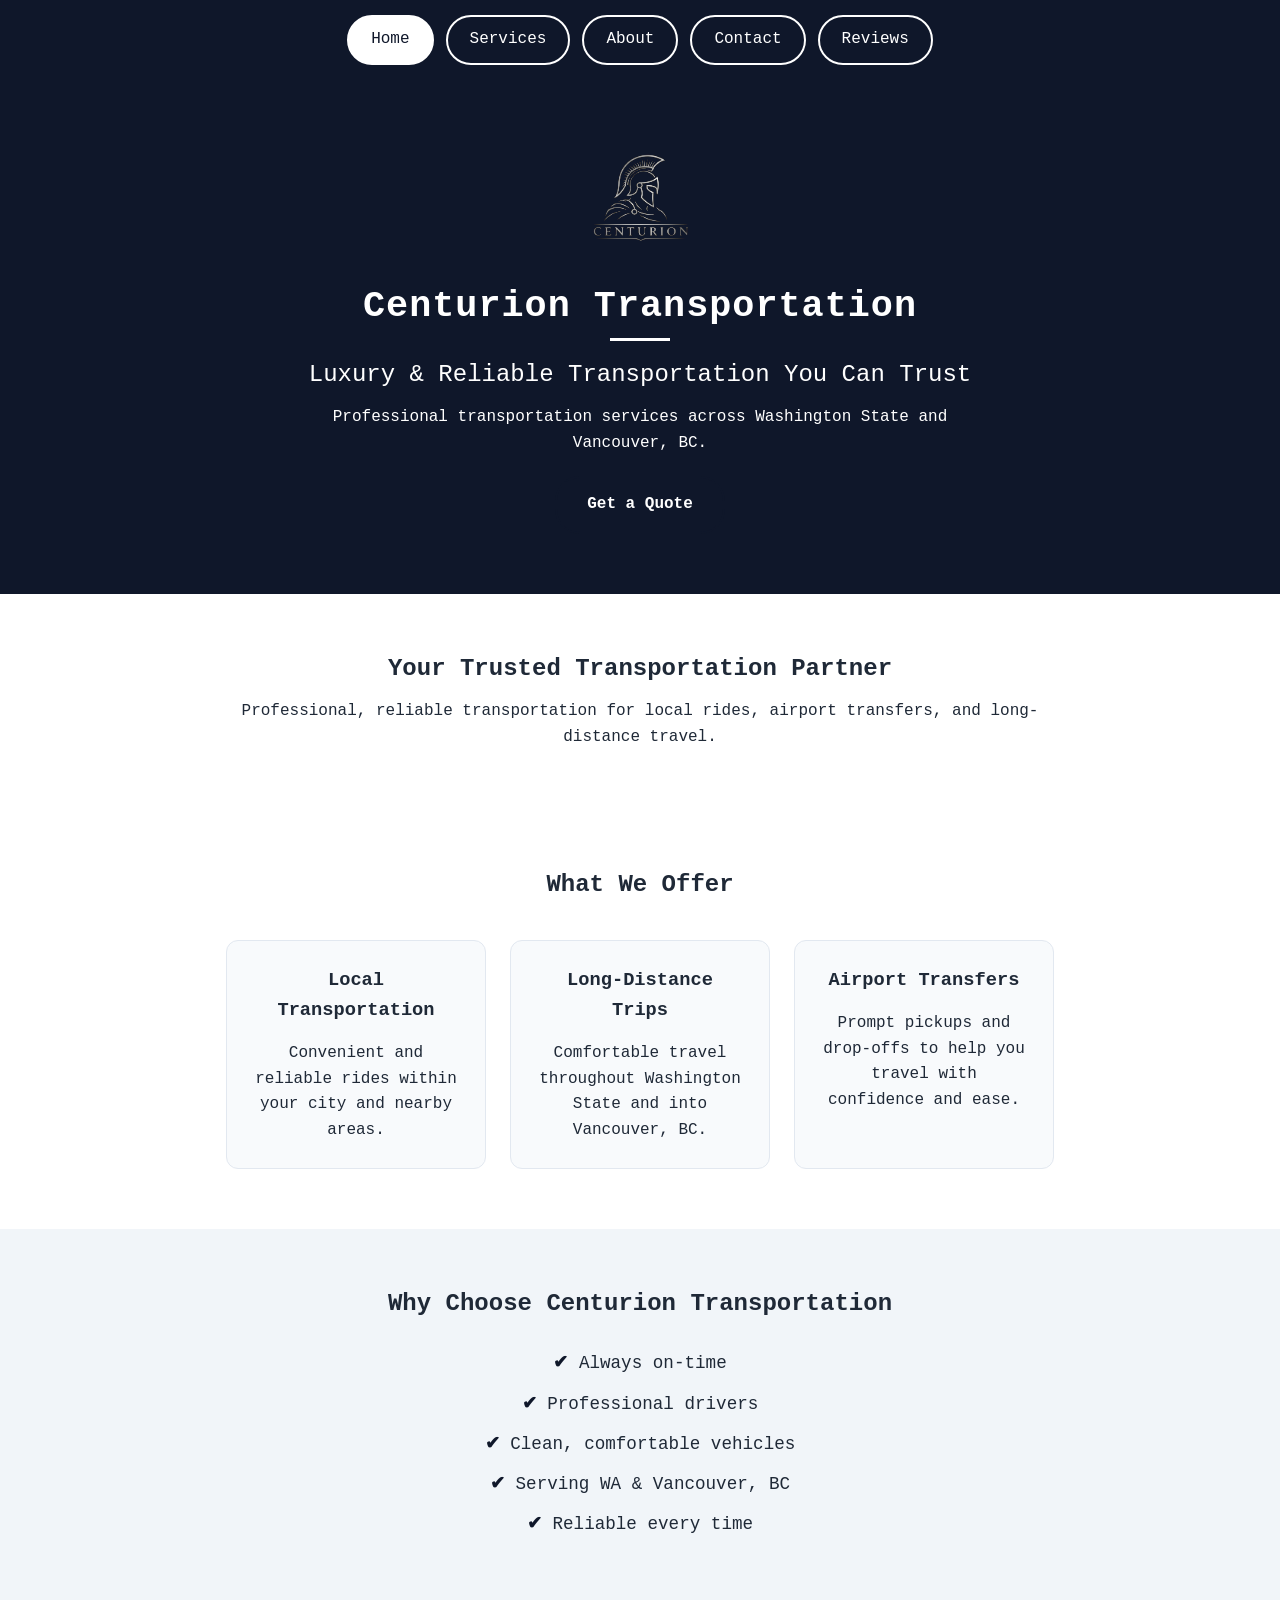
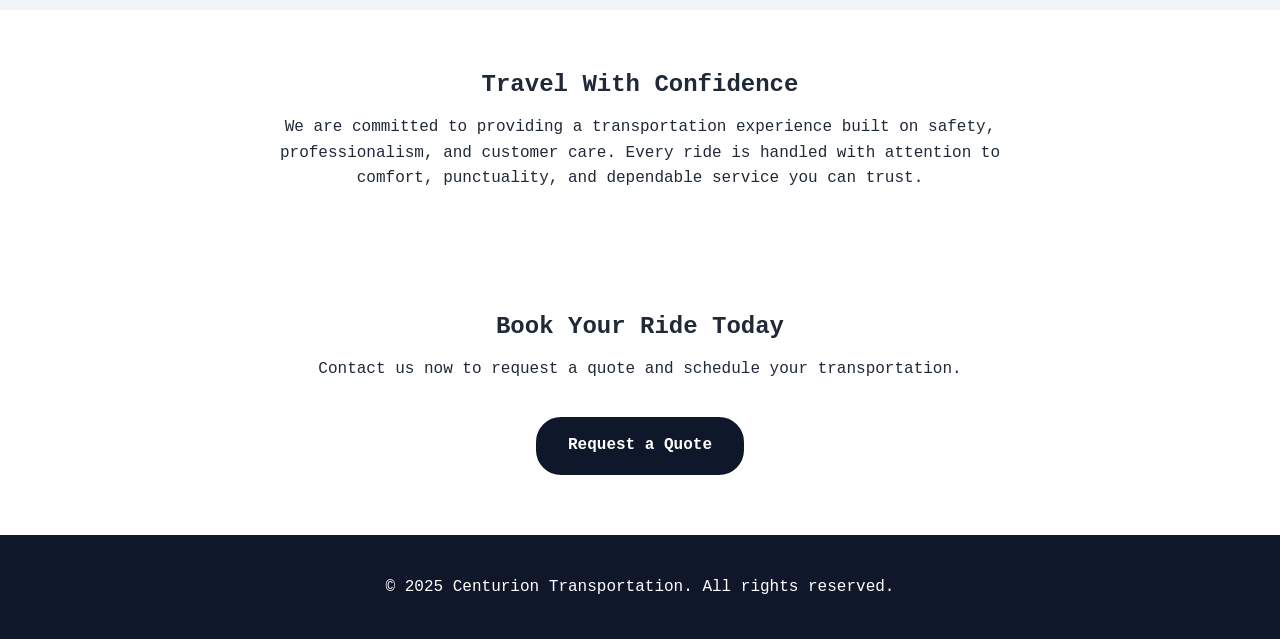
==== index.html @ 531e3500 "Update index.html" ====
<!DOCTYPE html>
<html lang="en">
<head>
  <meta charset="UTF-8">
  <title>Centurion Transportation</title>
  <link rel="stylesheet" href="style.css">
  <meta name="viewport" content="width=device-width, initial-scale=1.0">
</head>
<body>

<!-- Navigation -->
<nav>
  <a href="index.html" class="active">Home</a>
  <a href="services.html">Services</a>
  <a href="about.html">About</a>
  <a href="contact.html">Contact</a>
  <a href="reviews.html">Reviews</a>
</nav>

<!-- Hero Header -->
<header>
  <img src="logo.png" alt="Centurion Logo" class="logo">

  <h1 class="brand">Centurion Transportation</h1>
  <h2>Luxury & Reliable Transportation You Can Trust</h2>

  <p>
    Professional transportation services across Washington State and Vancouver, BC.
  </p>

  <a href="contact.html" class="cta-btn">Get a Quote</a>
</header>
<!-- Intro Section -->
<section>
  <h2>Your Trusted Transportation Partner</h2>
 <p>
  Professional, reliable transportation for local rides, airport transfers, 
  and long-distance travel.
</p>
</section>

<!-- Services Preview -->
<section>
  <h2>What We Offer</h2>
  <div class="services">

    <div class="service-card">
      <h3>Local Transportation</h3>
      <p>Convenient and reliable rides within your city and nearby areas.</p>
    </div>

    <div class="service-card">
      <h3>Long-Distance Trips</h3>
      <p>Comfortable travel throughout Washington State and into Vancouver, BC.</p>
    </div>

    <div class="service-card">
      <h3>Airport Transfers</h3>
      <p>Prompt pickups and drop-offs to help you travel with confidence and ease.</p>
    </div>

  </div>
</section>

<!-- Why Choose Us -->
<section class="why-choose">
  <h2>Why Choose Centurion Transportation</h2>
  <ul>
   <li>Always on-time</li>
<li>Professional drivers</li>
<li>Clean, comfortable vehicles</li>
<li>Serving WA & Vancouver, BC</li>
<li>Reliable every time</li>
  </ul>
</section>

<!-- Trust Section -->
<section>
  <h2>Travel With Confidence</h2>
  <p>
    We are committed to providing a transportation experience built on safety,
    professionalism, and customer care. Every ride is handled with attention to
    comfort, punctuality, and dependable service you can trust.
  </p>
</section>

<!-- Call to Action -->
<section>
  <h2>Book Your Ride Today</h2>
  <p>Contact us now to request a quote and schedule your transportation.</p>
  <p>
    <a href="contact.html" class="cta-btn">Request a Quote</a>
  </p>
</section>

<!-- Footer -->
<footer>
  &copy; 2025 Centurion Transportation. All rights reserved.
</footer>

</body>
</html>
---- style.css ----
/* ================= BASE RESET ================= */
* {
  box-sizing: border-box;
  margin: 0;
  padding: 0;
}

html,
body {
  overflow-x: hidden;
}

body {
  font-family: Menlo, monospace;
  color: #1f2937;
  background-color: #ffffff;
  line-height: 1.6;
}

img {
  max-width: 100%;
  height: auto;
}

/* ================= HEADER ================= */
header {
  background-color: #0f172a;
  color: #ffffff;
  padding: 60px 20px;
  text-align: center;
}

.brand {
  font-size: 2.3rem;
  font-weight: 700;
  margin-bottom: 10px;
  letter-spacing: 1px;
}

.brand::after {
  content: "";
  display: block;
  width: 60px;
  height: 3px;
  background-color: #ffffff;
  margin: 10px auto 0;
}

header h1,
header h2 {
  line-height: 1.2;
}

header h2 {
  font-size: 1.5rem;
  font-weight: 500;
  margin-top: 20px;
  margin-bottom: 15px;
}

header p {
  max-width: 700px;
  margin: 0 auto;
}

/* ================= NAVIGATION ================= */
nav {
  display: flex;
  justify-content: center;
  flex-wrap: wrap;
  gap: 12px;
  background-color: #0f172a;
  padding: 15px 12px;
}

nav a {
  color: #ffffff;
  text-decoration: none;
  font-weight: 500;
  padding: 10px 22px;
  border-radius: 25px;
  border: 2px solid #ffffff;
  transition: all 0.3s ease;
}

nav a:hover {
  background-color: #ffffff;
  color: #0f172a;
  transform: translateY(-2px);
}

nav a.active {
  background-color: #ffffff;
  color: #0f172a;
}

/* ================= CTA BUTTON ================= */
.cta-btn {
  display: inline-block;
  margin-top: 20px;
  padding: 14px 30px;
  background-color: #0f172a;
  color: #ffffff;
  text-decoration: none;
  border-radius: 25px;
  font-weight: 600;
  border: 2px solid #0f172a;
  transition: all 0.3s ease;
}

.cta-btn:hover {
  background-color: #ffffff;
  color: #0f172a;
  transform: translateY(-2px);
}

/* ================= CTA SECTION ================= */
.cta-section {
  background-color: #0f172a;
  color: #ffffff;
}

.cta-section p {
  margin-top: 10px;
}

.cta-light {
  background-color: #ffffff;
  color: #0f172a;
  border: 2px solid #ffffff;
}

.cta-light:hover {
  background-color: transparent;
  color: #ffffff;
}

/* ================= SECTIONS ================= */
section {
  padding: 60px 20px;
  text-align: center;
}

section p {
  max-width: 800px;
  margin: 15px auto 0;
}

section h2 {
  line-height: 1.25;
}

/* ================= SERVICES ================= */
.services {
  display: flex;
  justify-content: center;
  flex-wrap: wrap;
  gap: 24px;
  margin-top: 40px;
}

.service-card {
  width: 260px;
  padding: 25px;
  border-radius: 12px;
  border: 1px solid #e2e8f0;
  background-color: #f8fafc;
  transition: transform 0.3s ease, box-shadow 0.3s ease;
}

.service-card h3 {
  margin-bottom: 10px;
}

.service-card:hover {
  transform: translateY(-6px);
  box-shadow: 0 10px 25px rgba(0, 0, 0, 0.1);
}

/* ================= WHY CHOOSE ================= */
.why-choose {
  background-color: #f1f5f9;
}

.why-choose ul {
  list-style: none;
  padding: 0;
  margin: 30px auto 0;
  max-width: 800px;
  font-size: 1.1rem;
}

.why-choose li {
  margin-bottom: 12px;
}

.why-choose li::before {
  content: "✔ ";
  color: #0f172a;
  font-weight: bold;
}

/* ================= FORMS ================= */
form {
  max-width: 450px;
  margin: 30px auto;
  display: flex;
  flex-direction: column;
  gap: 15px;
}

form input,
form textarea {
  width: 100%;
  padding: 12px;
  font-size: 1rem;
  border-radius: 8px;
  border: 1px solid #e2e8f0;
}

form textarea {
  min-height: 120px;
  resize: vertical;
}

form button {
  padding: 14px;
  font-size: 1rem;
  border-radius: 25px;
  border: 2px solid #0f172a;
  background-color: #0f172a;
  color: #ffffff;
  cursor: pointer;
  transition: all 0.3s ease;
}

form button:hover {
  background-color: #ffffff;
  color: #0f172a;
  transform: translateY(-2px);
}

/* ================= FOOTER ================= */
footer {
  background-color: #0f172a;
  color: #ffffff;
  padding: 40px 20px;
  display: flex;
  justify-content: center;
  align-items: center;
  text-align: center;
}
.logo {
  width: 120px;
  margin-bottom: 15px;
  background: transparent;
  mix-blend-mode: lighten;
}
/* ================= TABLET ================= */
@media (max-width: 768px) {
  body {
    font-size: 15px;
  }

  header {
    padding: 45px 16px;
  }

  .brand {
    font-size: 1.9rem;
  }

  header h1 {
    font-size: 1.9rem;
  }

  header h2 {
    font-size: 1.15rem;
    margin-top: 16px;
    margin-bottom: 10px;
  }

  header p {
    max-width: 100%;
    font-size: 0.95rem;
  }

  nav {
    gap: 10px;
    padding: 12px 10px;
  }

  nav a {
    padding: 8px 16px;
    font-size: 0.95rem;
  }

  section {
    padding: 40px 16px;
  }

  section h2 {
    font-size: 1.4rem;
  }

  section p {
    max-width: 100%;
    font-size: 0.95rem;
  }

  .services {
    gap: 18px;
    margin-top: 25px;
  }

  .service-card {
    width: 100%;
    max-width: 340px;
    margin: 0 auto;
    padding: 20px;
  }

  .why-choose ul {
    max-width: 100%;
    font-size: 1rem;
    padding: 0 6px;
    margin-top: 20px;
  }

  .cta-btn {
    padding: 12px 22px;
    font-size: 0.95rem;
  }

  form {
    width: 100%;
    max-width: 100%;
    margin: 25px auto 0;
  }

  form input,
  form textarea,
  form button {
    font-size: 16px;
  }

  footer {
    padding: 28px 16px;
    font-size: 0.9rem;
  }
}

/* ================= MOBILE ================= */
@media (max-width: 480px) {
  nav {
    gap: 8px;
  }

  nav a {
    width: 100%;
    max-width: 220px;
    text-align: center;
    padding: 9px 14px;
    font-size: 0.9rem;
  }

  header {
    padding: 36px 14px;
  }

  .brand,
  header h1 {
    font-size: 1.6rem;
  }

  header h2 {
    font-size: 1rem;
  }

  section {
    padding: 32px 14px;
  }

  section h2 {
    font-size: 1.25rem;
  }

  .service-card {
    max-width: 100%;
  }

  .cta-btn {
    width: 100%;
    max-width: 280px;
    text-align: center;
  }
}
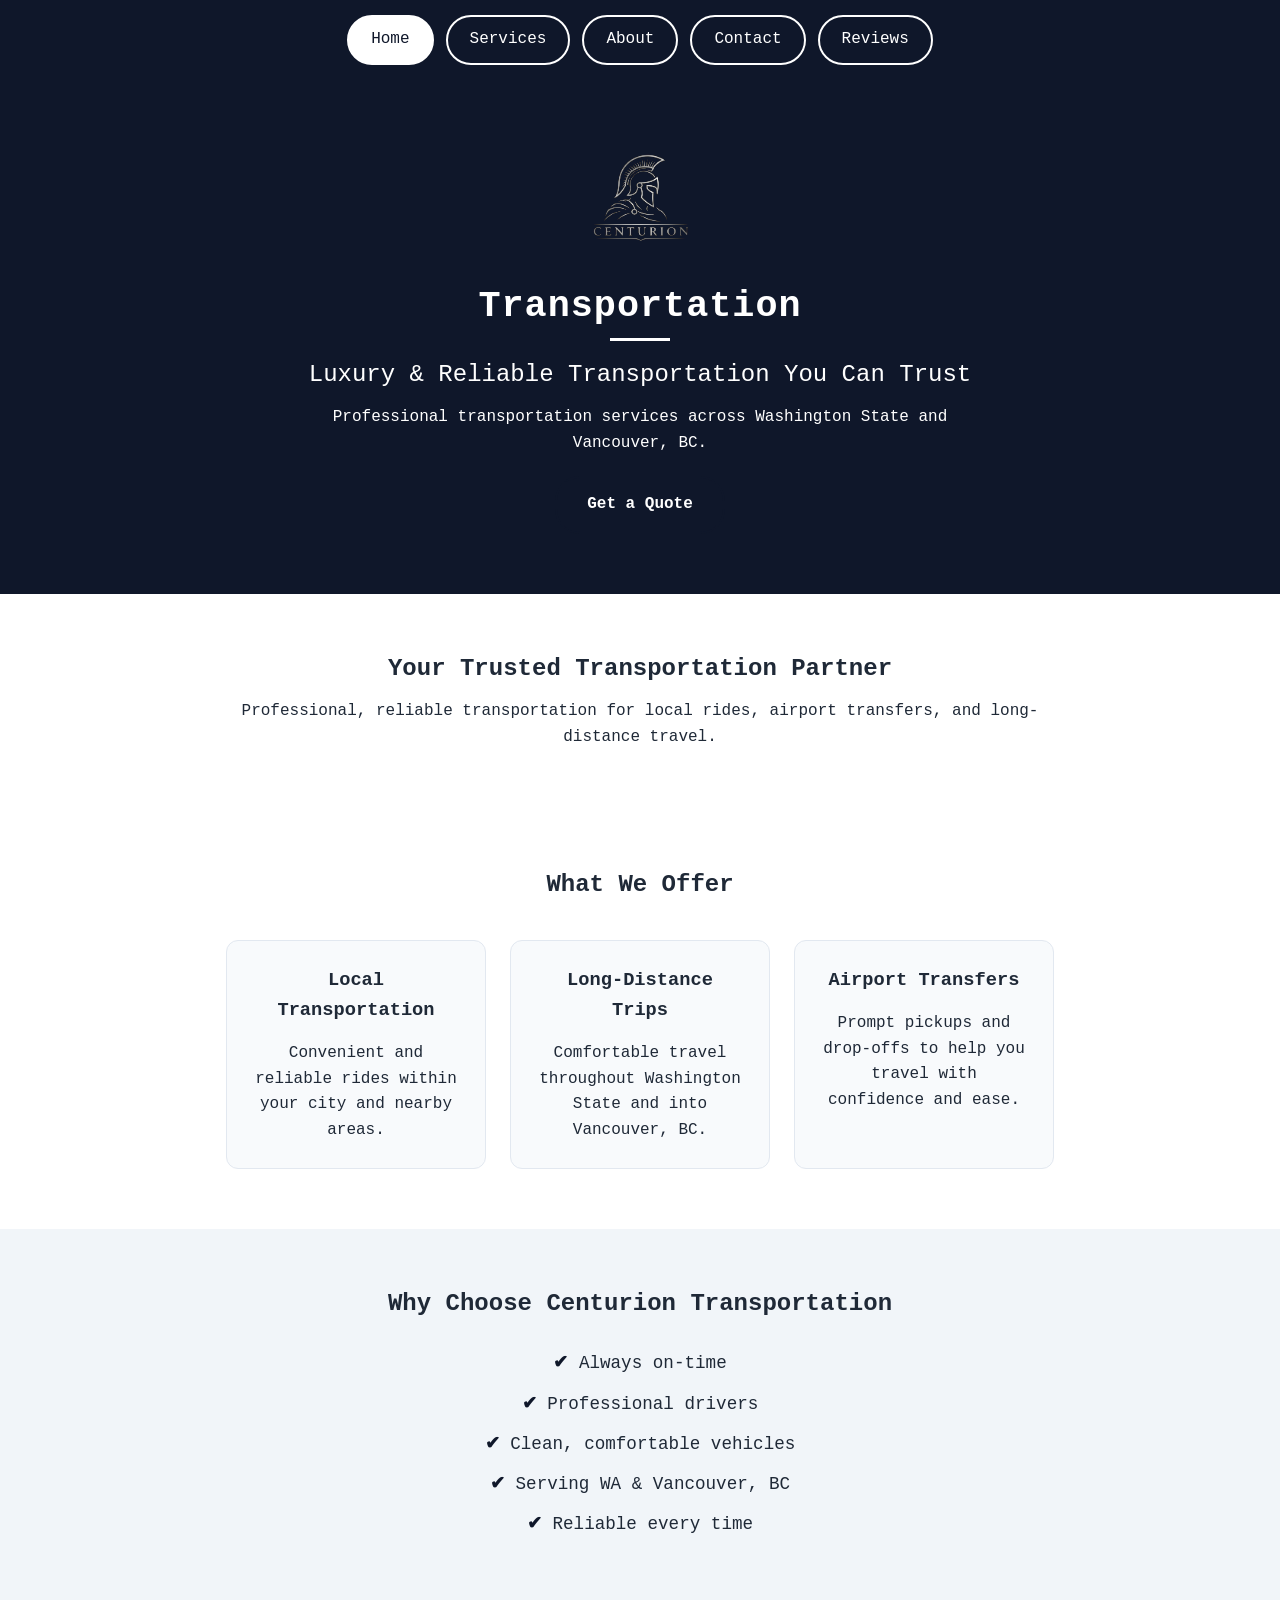
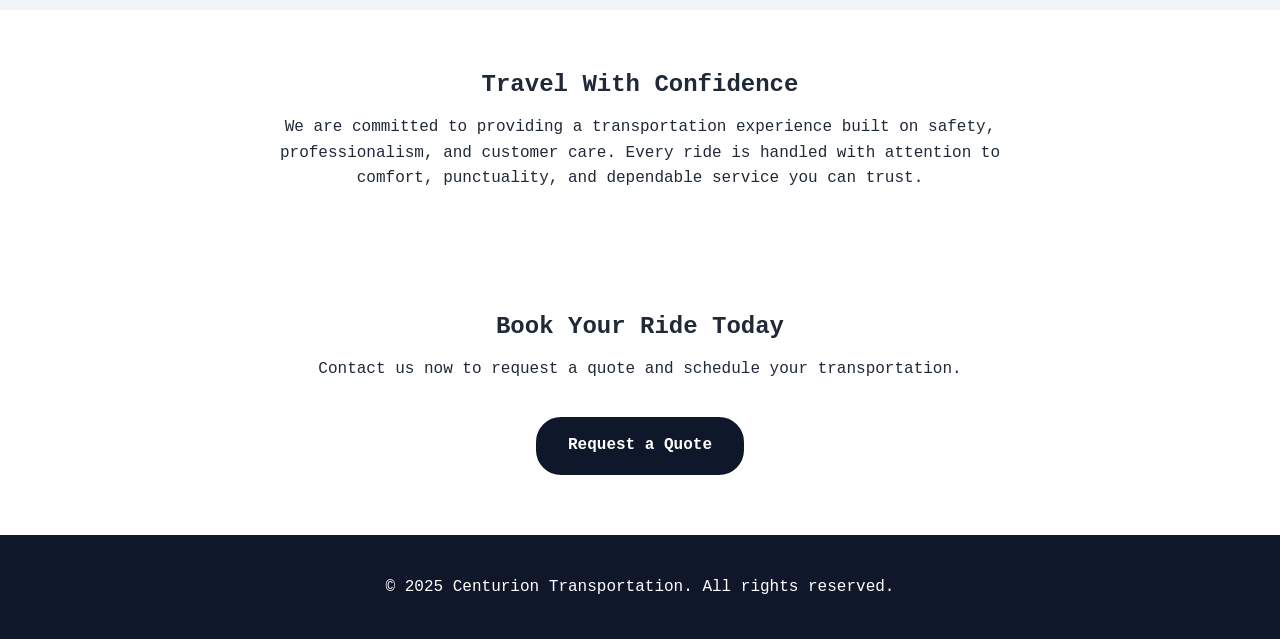
==== commit 489036d1: "Update index.html" ====
--- a/index.html
+++ b/index.html
@@ -21,7 +21,7 @@
 <header>
   <img src="logo.png" alt="Centurion Logo" class="logo">
 
-  <h1 class="brand">Centurion Transportation</h1>
+  <h1 class="brand">Transportation</h1>
   <h2>Luxury & Reliable Transportation You Can Trust</h2>
 
   <p>
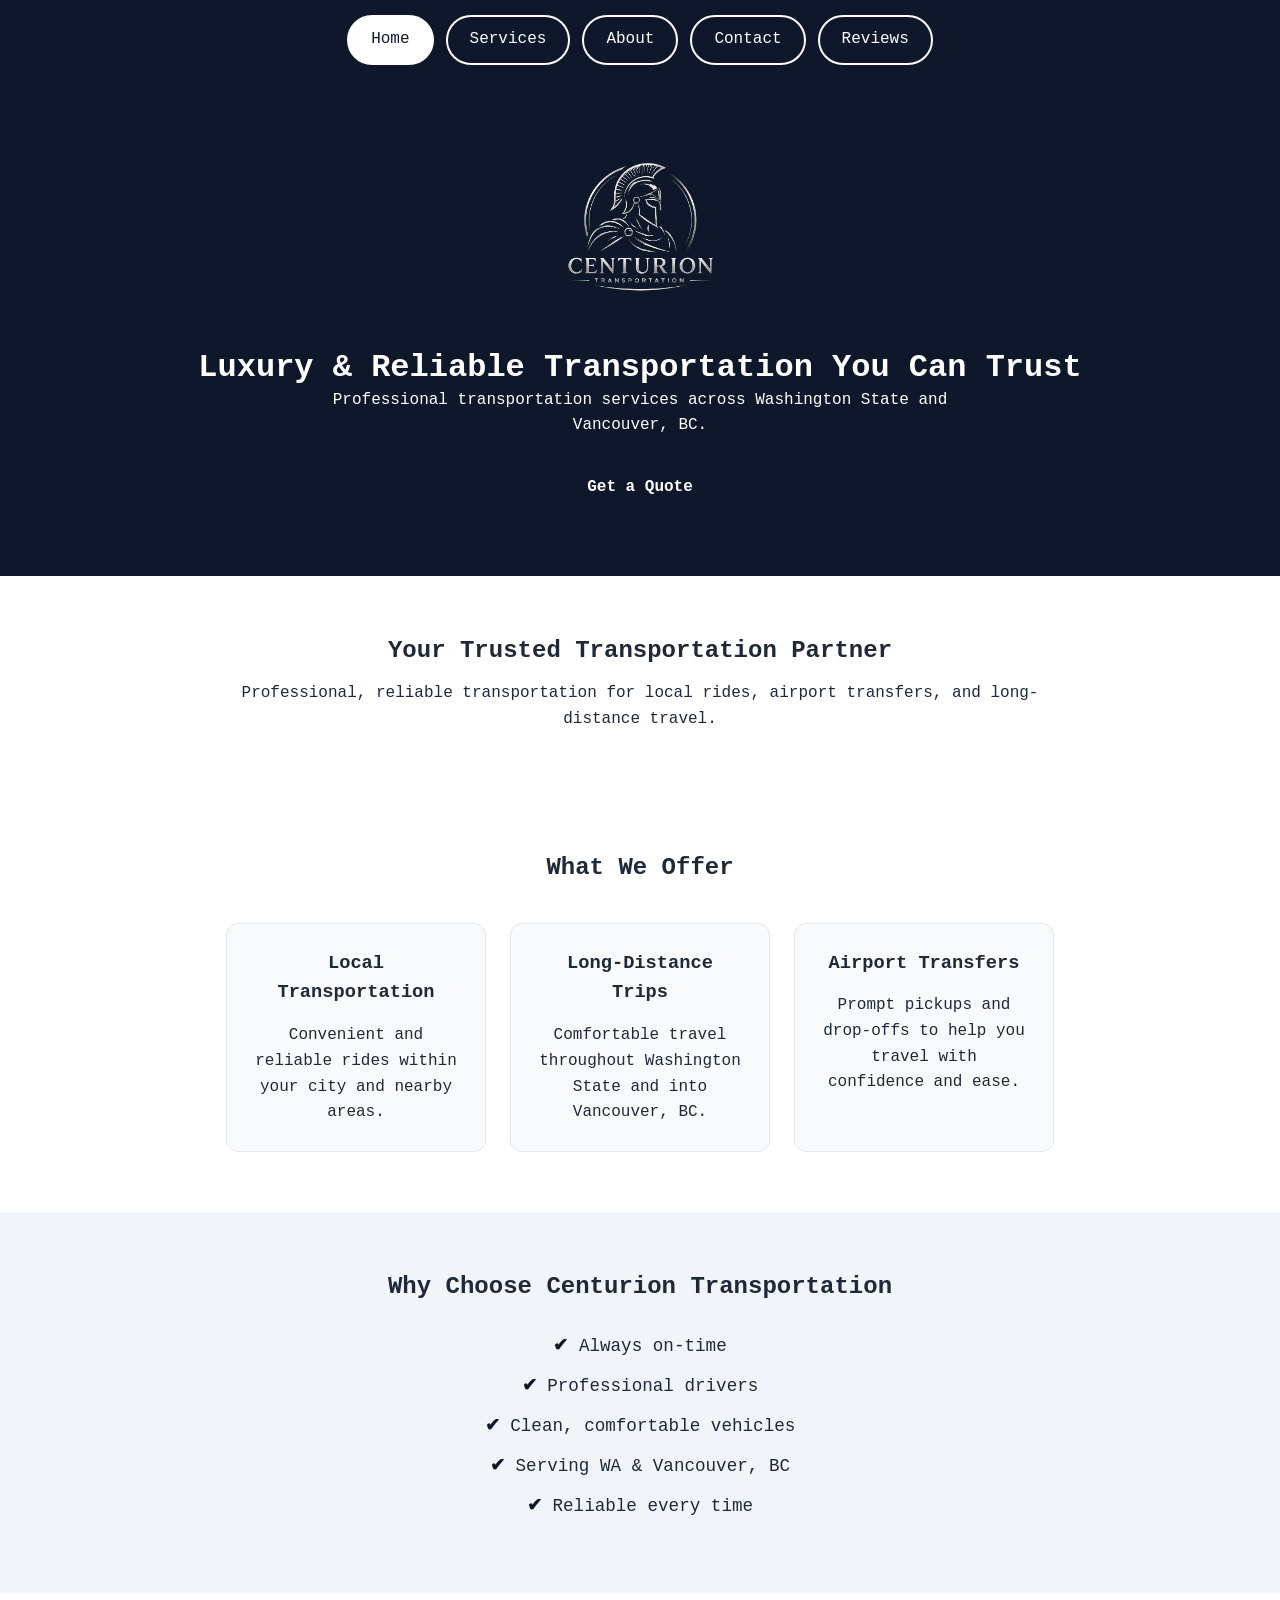
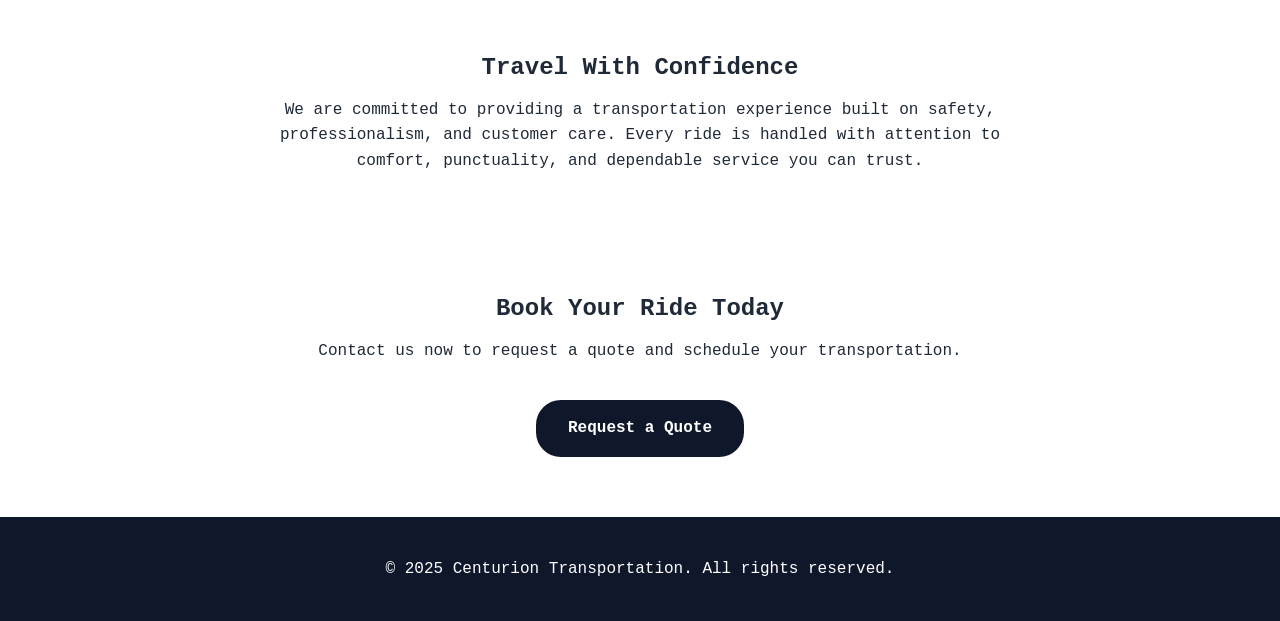
==== commit 786ce7d3: "Update index.html" ====
--- a/index.html
+++ b/index.html
@@ -21,8 +21,7 @@
 <header>
   <img src="logo.png" alt="Centurion Logo" class="logo">
 
-  <h1 class="brand">Transportation</h1>
-  <h2>Luxury & Reliable Transportation You Can Trust</h2>
+  <h1>Luxury & Reliable Transportation You Can Trust</h1>
 
   <p>
     Professional transportation services across Washington State and Vancouver, BC.
--- a/style.css
+++ b/style.css
@@ -250,11 +250,18 @@
   align-items: center;
   text-align: center;
 }
+
 .logo {
-  width: 120px;
-  margin-bottom: 15px;
+  width: 180px;
+  margin-bottom: 20px;
   background: transparent;
   mix-blend-mode: lighten;
+}
+
+@media (max-width: 480px) {
+  .logo {
+    width: 120px;
+  }
 }
 /* ================= TABLET ================= */
 @media (max-width: 768px) {
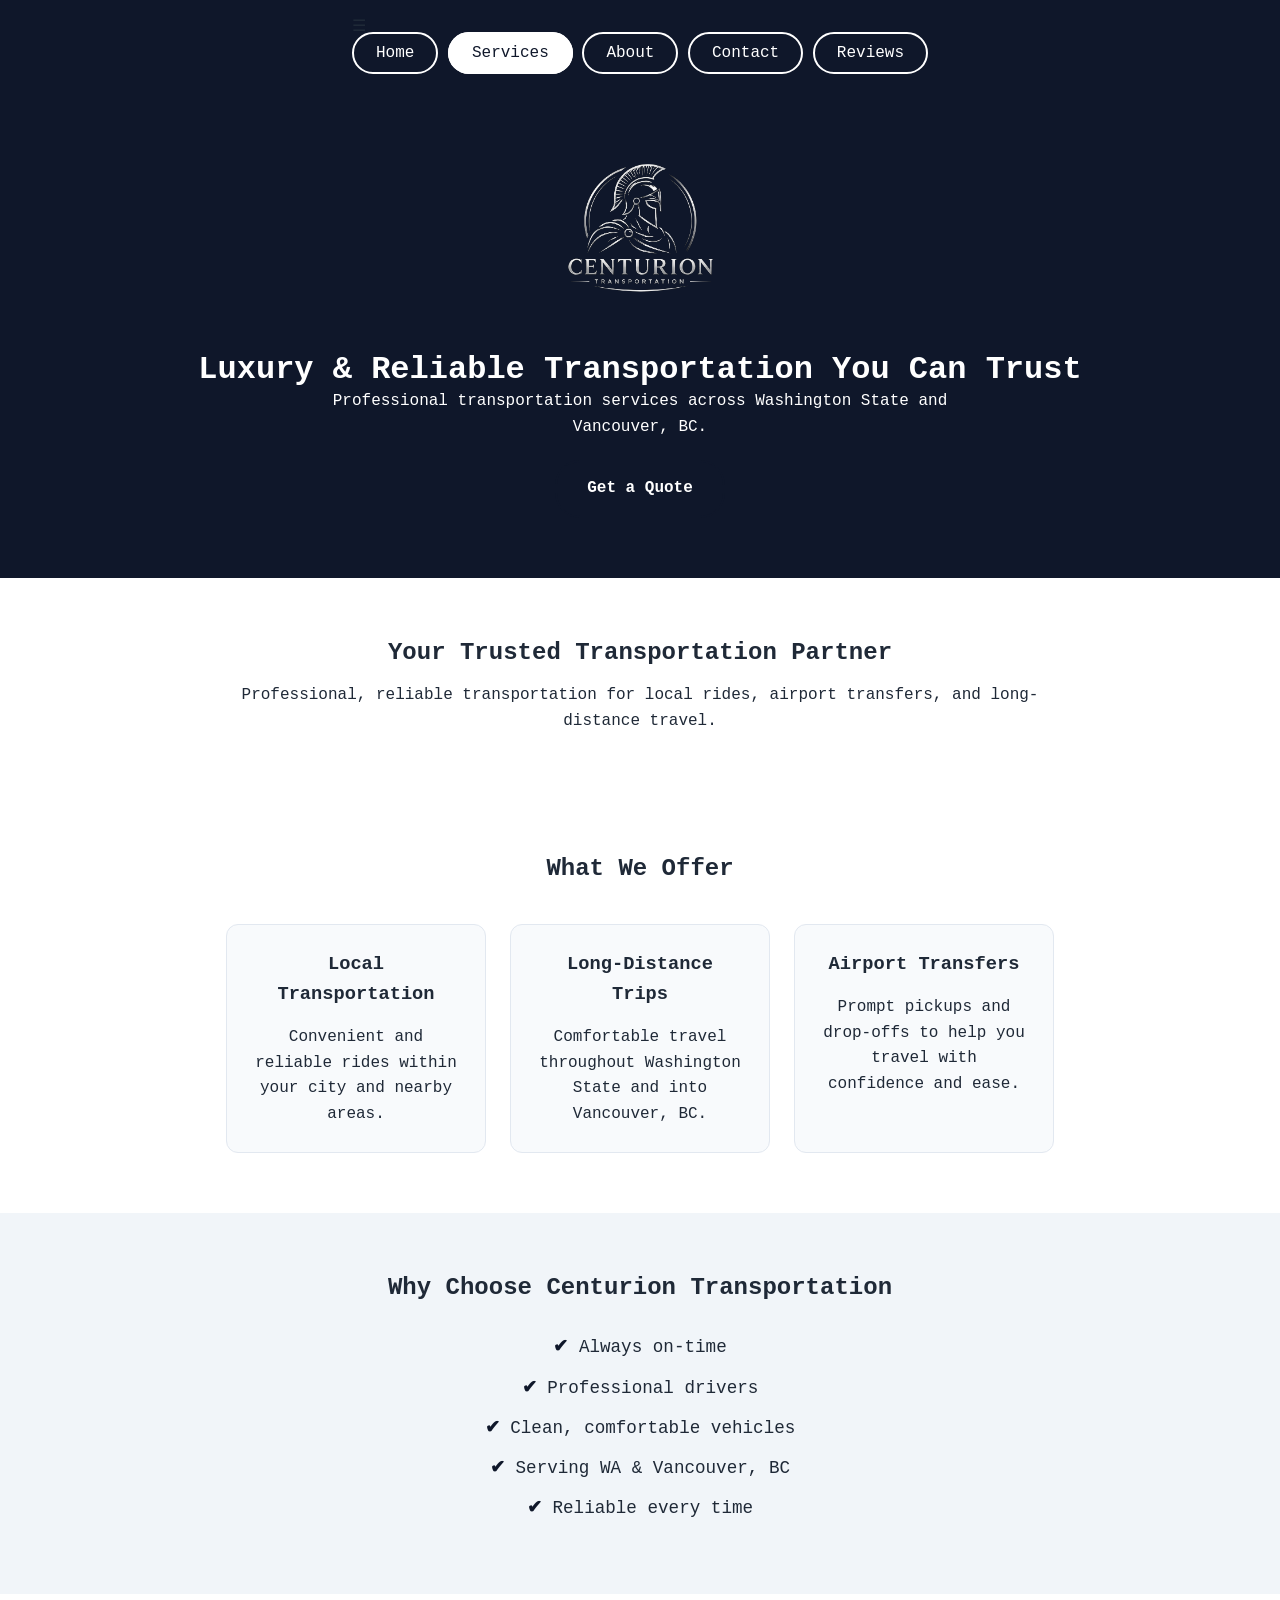
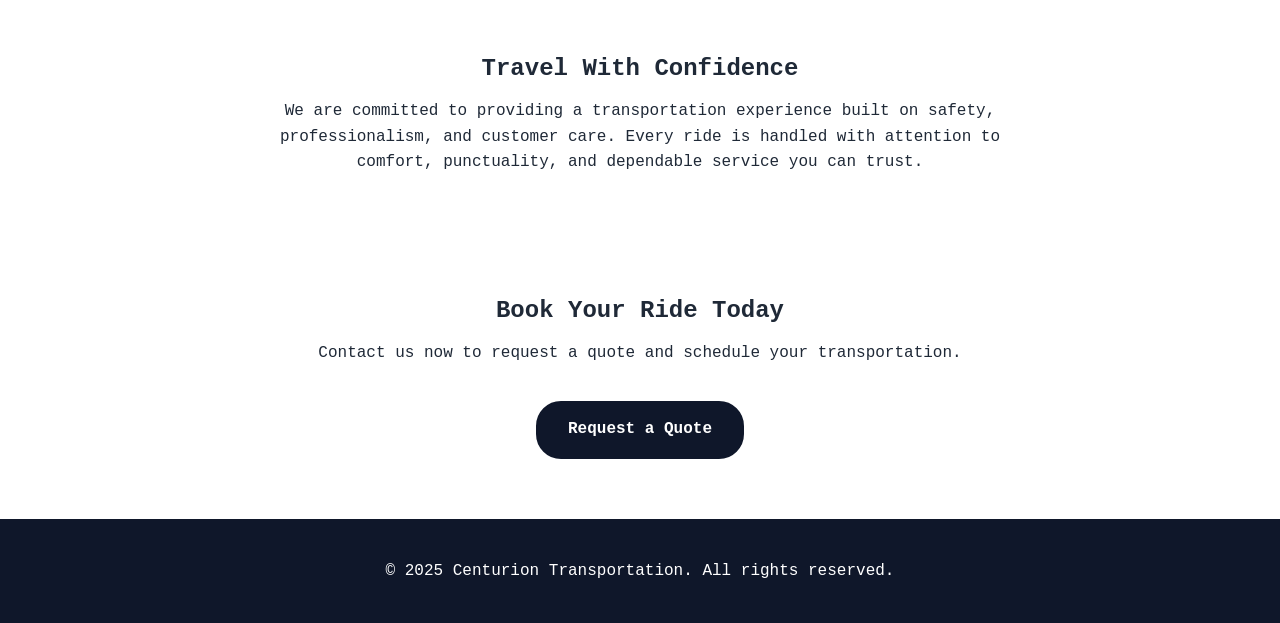
==== commit a4797ddb: "Update index.html" ====
--- a/index.html
+++ b/index.html
@@ -10,13 +10,22 @@
 
 <!-- Navigation -->
 <nav>
-  <a href="index.html" class="active">Home</a>
-  <a href="services.html">Services</a>
-  <a href="about.html">About</a>
-  <a href="contact.html">Contact</a>
-  <a href="reviews.html">Reviews</a>
+  <div class="nav-container">
+    
+    <div class="menu-toggle" id="menu-toggle">
+      ☰
+    </div>
+
+    <div class="nav-links" id="nav-links">
+      <a href="index.html">Home</a>
+      <a href="services.html" class="active">Services</a>
+      <a href="about.html">About</a>
+      <a href="contact.html">Contact</a>
+      <a href="reviews.html">Reviews</a>
+    </div>
+
+  </div>
 </nav>
-
 <!-- Hero Header -->
 <header>
   <img src="logo.png" alt="Centurion Logo" class="logo">
--- a/style.css
+++ b/style.css
@@ -263,6 +263,18 @@
     width: 120px;
   }
 }
+.vehicle-img {
+  width: 100%;
+  max-width: 500px;
+  border-radius: 12px;
+  margin-top: 20px;
+  box-shadow: 0 15px 40px rgba(0,0,0,0.25);
+  transition: transform 0.3s ease;
+}
+
+.vehicle-img:hover {
+  transform: scale(1.02);
+}
 /* ================= TABLET ================= */
 @media (max-width: 768px) {
   body {
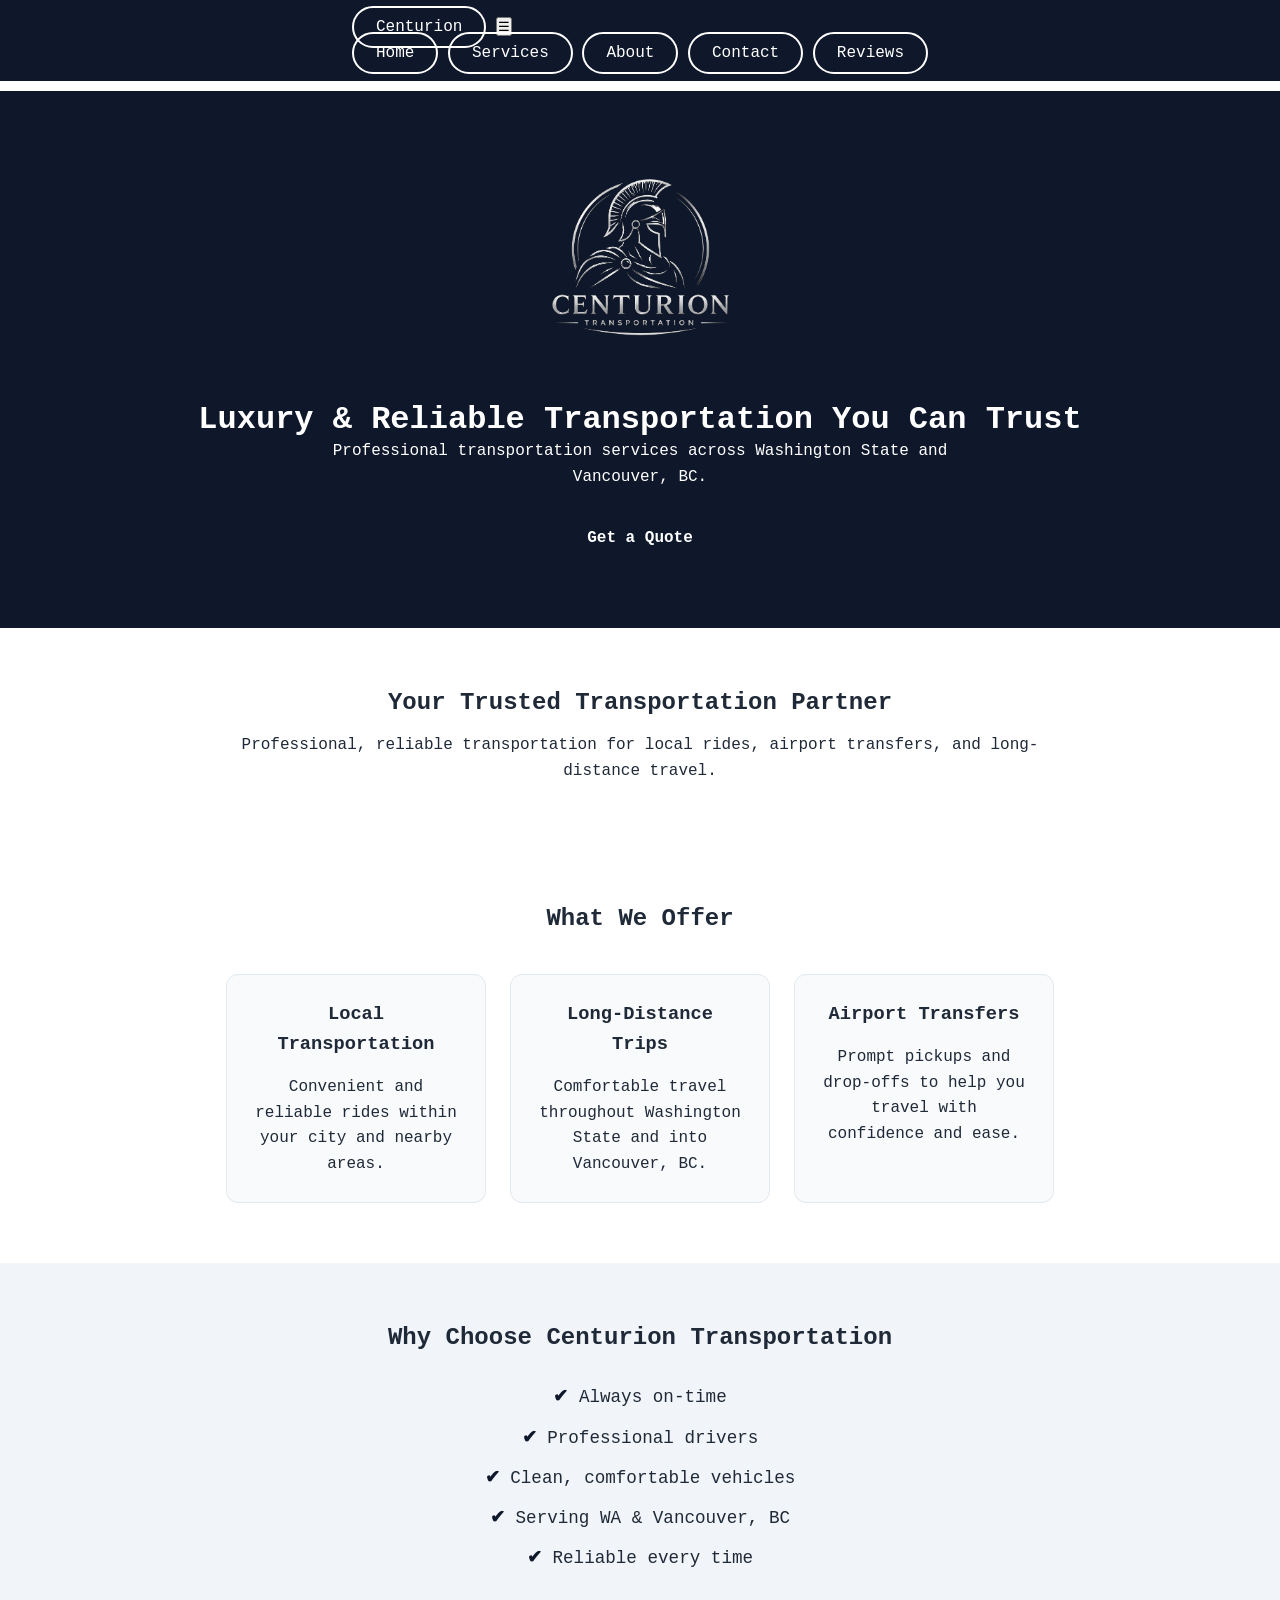
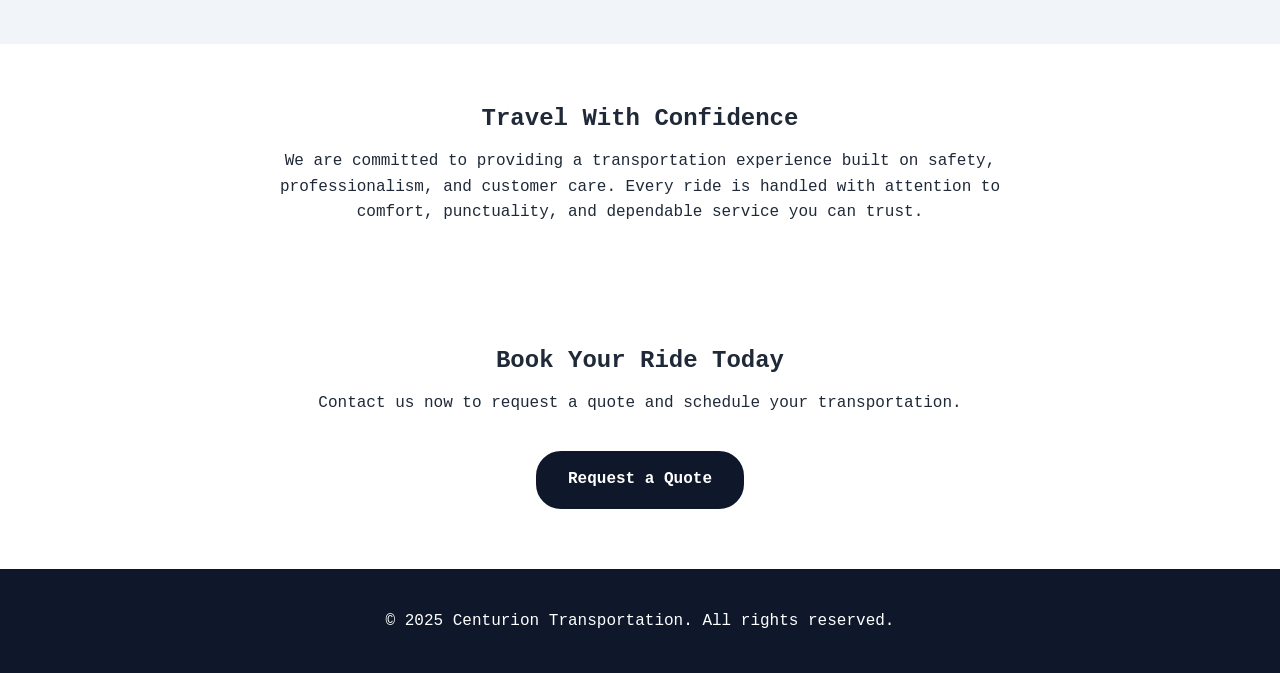
==== commit f0056833: "Update index.html" ====
--- a/index.html
+++ b/index.html
@@ -9,21 +9,21 @@
 <body>
 
 <!-- Navigation -->
-<nav>
-  <div class="nav-container">
-    
-    <div class="menu-toggle" id="menu-toggle">
+<nav class="navbar">
+  <div class="nav-inner">
+    <a href="index.html" class="nav-logo">Centurion</a>
+
+    <button class="menu-toggle" id="menu-toggle" aria-label="Open menu">
       ☰
-    </div>
+    </button>
 
     <div class="nav-links" id="nav-links">
       <a href="index.html">Home</a>
-      <a href="services.html" class="active">Services</a>
+      <a href="services.html">Services</a>
       <a href="about.html">About</a>
       <a href="contact.html">Contact</a>
       <a href="reviews.html">Reviews</a>
     </div>
-
   </div>
 </nav>
 <!-- Hero Header -->
@@ -100,7 +100,14 @@
     <a href="contact.html" class="cta-btn">Request a Quote</a>
   </p>
 </section>
+<script>
+  const toggle = document.getElementById("menu-toggle");
+  const links = document.getElementById("nav-links");
 
+  toggle.addEventListener("click", () => {
+    links.classList.toggle("active");
+  });
+</script>
 <!-- Footer -->
 <footer>
   &copy; 2025 Centurion Transportation. All rights reserved.
--- a/style.css
+++ b/style.css
@@ -5,8 +5,7 @@
   padding: 0;
 }
 
-html,
-body {
+html, body {
   overflow-x: hidden;
 }
 
@@ -28,6 +27,15 @@
   color: #ffffff;
   padding: 60px 20px;
   text-align: center;
+}
+
+/* 🔥 BIGGER LOGO */
+.logo {
+  width: 220px;
+  margin-bottom: 20px;
+  background: transparent;
+  mix-blend-mode: lighten;
+  filter: drop-shadow(0 6px 15px rgba(0,0,0,0.4));
 }
 
 .brand {
@@ -71,6 +79,7 @@
   gap: 12px;
   background-color: #0f172a;
   padding: 15px 12px;
+  margin-bottom: 10px;
 }
 
 nav a {
@@ -177,6 +186,20 @@
   box-shadow: 0 10px 25px rgba(0, 0, 0, 0.1);
 }
 
+/* ================= VEHICLE ================= */
+.vehicle-img {
+  width: 100%;
+  max-width: 500px;
+  border-radius: 12px;
+  margin-top: 20px;
+  box-shadow: 0 15px 40px rgba(0,0,0,0.25);
+  transition: transform 0.3s ease;
+}
+
+.vehicle-img:hover {
+  transform: scale(1.02);
+}
+
 /* ================= WHY CHOOSE ================= */
 .why-choose {
   background-color: #f1f5f9;
@@ -251,34 +274,10 @@
   text-align: center;
 }
 
-.logo {
-  width: 180px;
-  margin-bottom: 20px;
-  background: transparent;
-  mix-blend-mode: lighten;
-}
-
-@media (max-width: 480px) {
-  .logo {
-    width: 120px;
-  }
-}
-.vehicle-img {
-  width: 100%;
-  max-width: 500px;
-  border-radius: 12px;
-  margin-top: 20px;
-  box-shadow: 0 15px 40px rgba(0,0,0,0.25);
-  transition: transform 0.3s ease;
-}
-
-.vehicle-img:hover {
-  transform: scale(1.02);
-}
 /* ================= TABLET ================= */
 @media (max-width: 768px) {
-  body {
-    font-size: 15px;
+  .logo {
+    width: 180px;
   }
 
   header {
@@ -293,25 +292,54 @@
     font-size: 1.9rem;
   }
 
+  section {
+    padding: 40px 16px;
+  }
+
+  .service-card {
+    width: 100%;
+    max-width: 340px;
+  }
+}
+
+/* ================= MOBILE ================= */
+/* ================= TABLET ================= */
+@media (max-width: 768px) {
+  .logo {
+    width: 170px;
+  }
+
+  nav {
+    gap: 8px;
+    padding: 12px 10px;
+  }
+
+  nav a {
+    padding: 8px 14px;
+    font-size: 0.95rem;
+  }
+
+  header {
+    padding: 42px 16px;
+  }
+
+  .brand {
+    font-size: 1.9rem;
+  }
+
+  header h1 {
+    font-size: 1.9rem;
+  }
+
   header h2 {
     font-size: 1.15rem;
-    margin-top: 16px;
+    margin-top: 14px;
     margin-bottom: 10px;
   }
 
   header p {
-    max-width: 100%;
     font-size: 0.95rem;
-  }
-
-  nav {
-    gap: 10px;
-    padding: 12px 10px;
-  }
-
-  nav a {
-    padding: 8px 16px;
-    font-size: 0.95rem;
+    max-width: 100%;
   }
 
   section {
@@ -339,14 +367,13 @@
     padding: 20px;
   }
 
-  .why-choose ul {
-    max-width: 100%;
-    font-size: 1rem;
-    padding: 0 6px;
-    margin-top: 20px;
+  .vehicle-img {
+    max-width: 100%;
   }
 
   .cta-btn {
+    width: auto;
+    max-width: 100%;
     padding: 12px 22px;
     font-size: 0.95rem;
   }
@@ -354,7 +381,6 @@
   form {
     width: 100%;
     max-width: 100%;
-    margin: 25px auto 0;
   }
 
   form input,
@@ -371,46 +397,78 @@
 
 /* ================= MOBILE ================= */
 @media (max-width: 480px) {
+  .logo {
+    width: 130px;
+    margin-bottom: 14px;
+  }
+
   nav {
+    flex-direction: column;
+    align-items: center;
     gap: 8px;
+    padding: 12px;
   }
 
   nav a {
-    width: 100%;
-    max-width: 220px;
+    width: 90%;
+    max-width: 260px;
     text-align: center;
-    padding: 9px 14px;
+    padding: 10px 14px;
     font-size: 0.9rem;
   }
 
   header {
-    padding: 36px 14px;
+    padding: 34px 14px;
   }
 
   .brand,
   header h1 {
-    font-size: 1.6rem;
+    font-size: 1.55rem;
   }
 
   header h2 {
     font-size: 1rem;
+    margin-top: 12px;
+    margin-bottom: 8px;
+  }
+
+  header p {
+    font-size: 0.92rem;
   }
 
   section {
-    padding: 32px 14px;
+    padding: 30px 14px;
   }
 
   section h2 {
-    font-size: 1.25rem;
+    font-size: 1.2rem;
+  }
+
+  section p {
+    font-size: 0.92rem;
+  }
+
+  .services {
+    gap: 14px;
   }
 
   .service-card {
     max-width: 100%;
+    padding: 18px;
   }
 
   .cta-btn {
-    width: 100%;
-    max-width: 280px;
+    width: 90%;
+    max-width: 260px;
     text-align: center;
   }
-}
+
+  .vehicle-img {
+    border-radius: 10px;
+  }
+
+  footer {
+    padding: 24px 14px;
+    font-size: 0.85rem;
+  }
+}
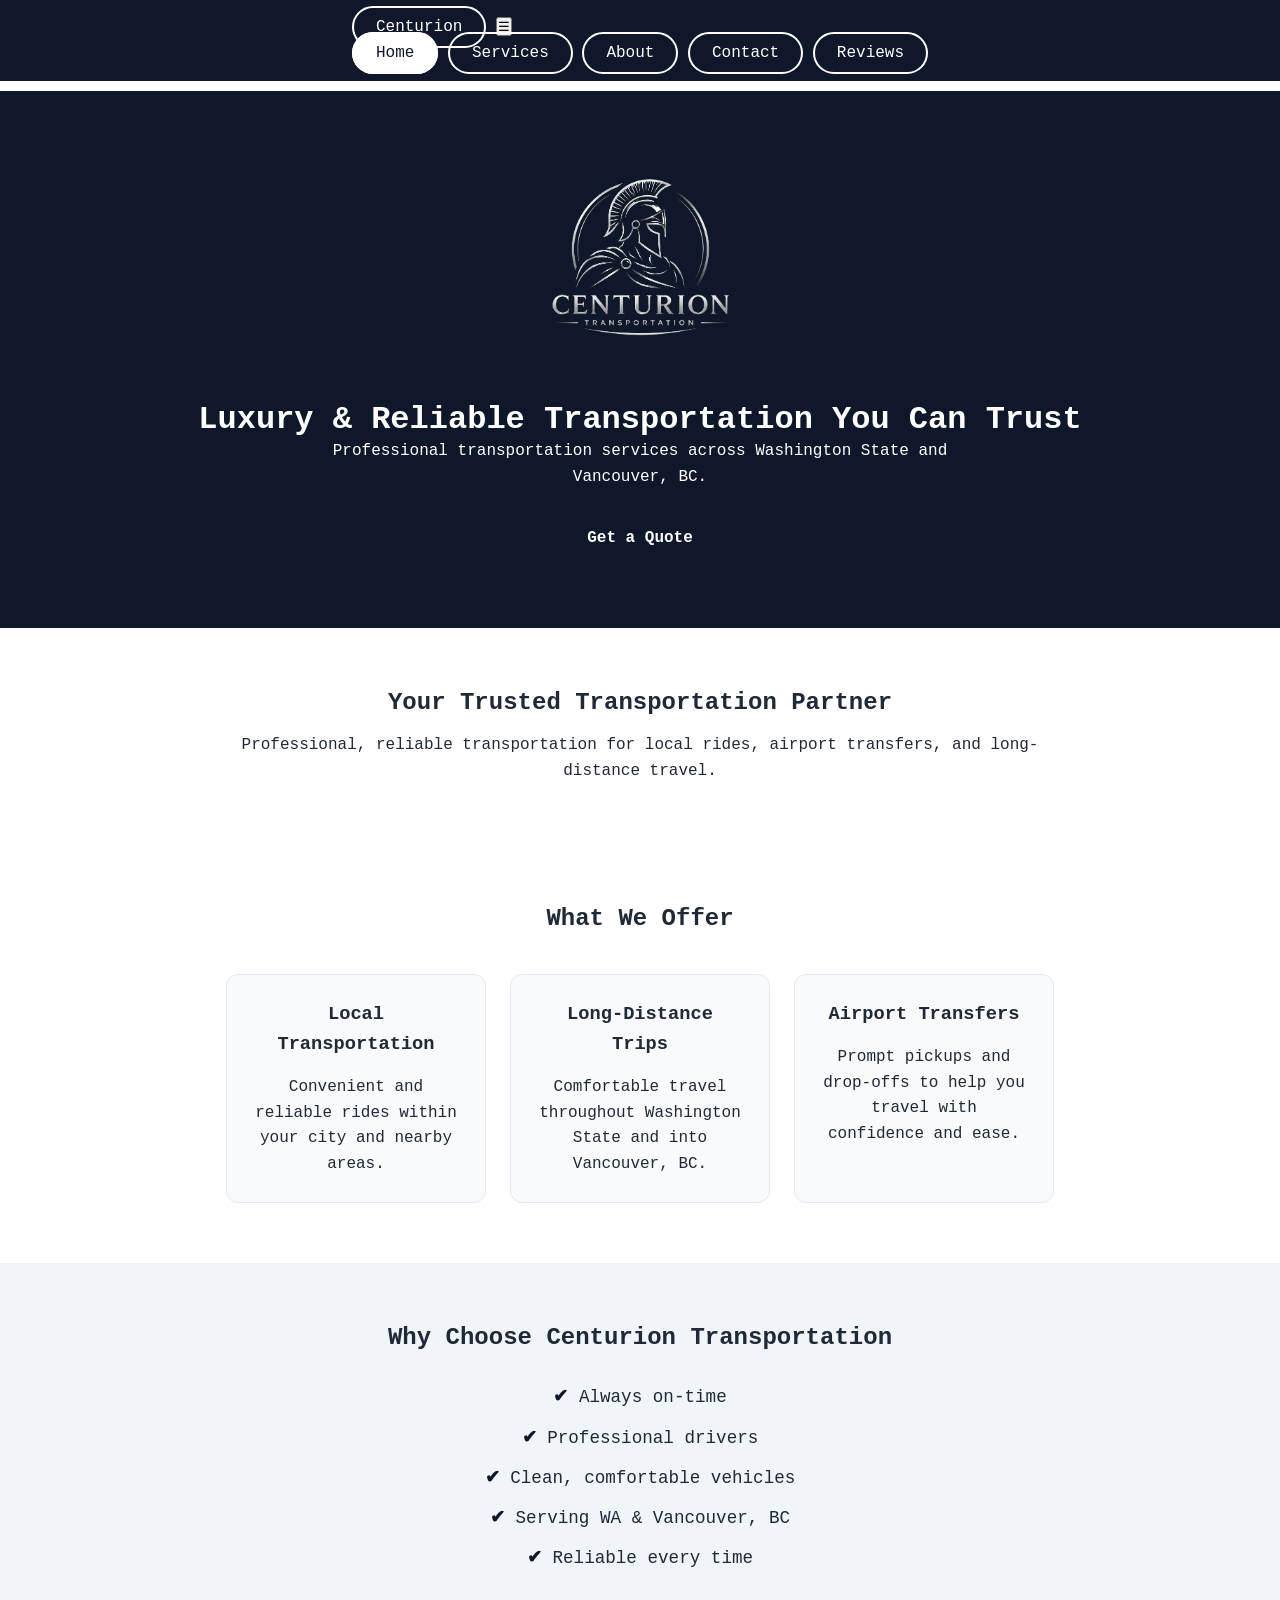
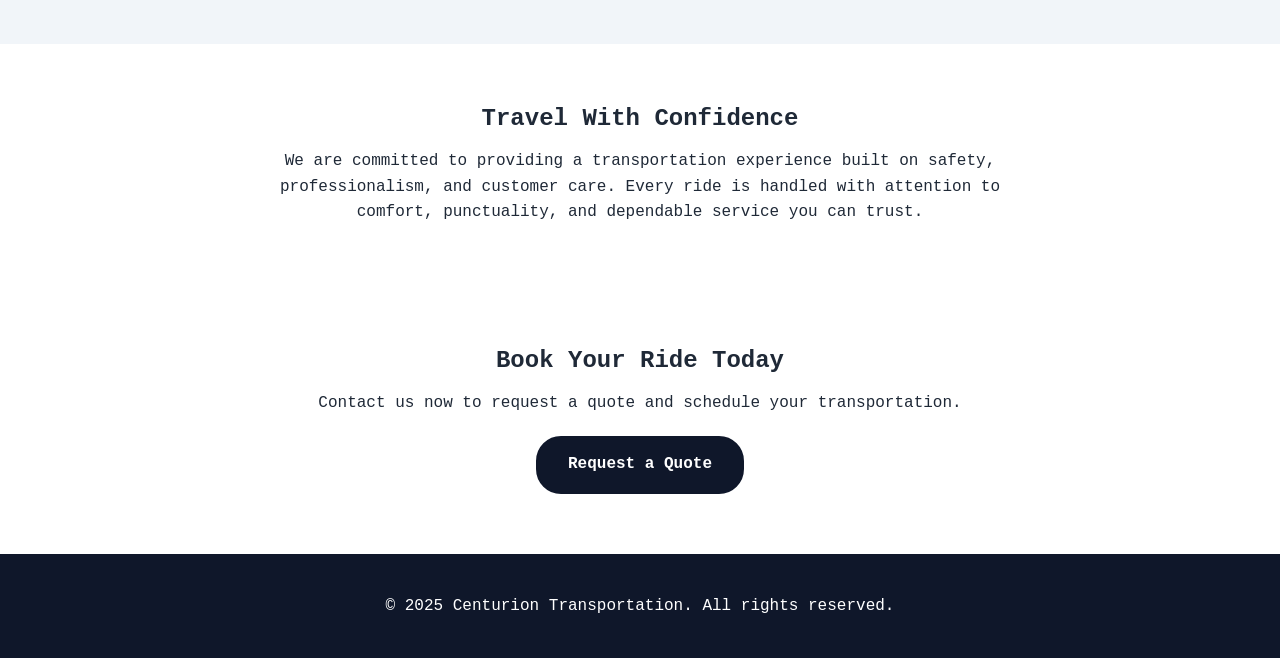
==== commit 9d90c306: "Update index.html" ====
--- a/index.html
+++ b/index.html
@@ -2,116 +2,116 @@
 <html lang="en">
 <head>
   <meta charset="UTF-8">
+  <meta name="viewport" content="width=device-width, initial-scale=1.0">
   <title>Centurion Transportation</title>
   <link rel="stylesheet" href="style.css">
-  <meta name="viewport" content="width=device-width, initial-scale=1.0">
 </head>
 <body>
 
-<!-- Navigation -->
-<nav class="navbar">
-  <div class="nav-inner">
-    <a href="index.html" class="nav-logo">Centurion</a>
+  <!-- Navigation -->
+  <nav class="navbar">
+    <div class="nav-inner">
+      <a href="index.html" class="nav-logo">Centurion</a>
 
-    <button class="menu-toggle" id="menu-toggle" aria-label="Open menu">
-      ☰
-    </button>
+      <button class="menu-toggle" id="menu-toggle" aria-label="Open menu">
+        ☰
+      </button>
 
-    <div class="nav-links" id="nav-links">
-      <a href="index.html">Home</a>
-      <a href="services.html">Services</a>
-      <a href="about.html">About</a>
-      <a href="contact.html">Contact</a>
-      <a href="reviews.html">Reviews</a>
+      <div class="nav-links" id="nav-links">
+        <a href="index.html" class="active">Home</a>
+        <a href="services.html">Services</a>
+        <a href="about.html">About</a>
+        <a href="contact.html">Contact</a>
+        <a href="reviews.html">Reviews</a>
+      </div>
     </div>
-  </div>
-</nav>
-<!-- Hero Header -->
-<header>
-  <img src="logo.png" alt="Centurion Logo" class="logo">
+  </nav>
 
-  <h1>Luxury & Reliable Transportation You Can Trust</h1>
+  <!-- Hero Header -->
+  <header>
+    <img src="logo.png" alt="Centurion Logo" class="logo">
 
-  <p>
-    Professional transportation services across Washington State and Vancouver, BC.
-  </p>
+    <h1>Luxury & Reliable Transportation You Can Trust</h1>
 
-  <a href="contact.html" class="cta-btn">Get a Quote</a>
-</header>
-<!-- Intro Section -->
-<section>
-  <h2>Your Trusted Transportation Partner</h2>
- <p>
-  Professional, reliable transportation for local rides, airport transfers, 
-  and long-distance travel.
-</p>
-</section>
+    <p>
+      Professional transportation services across Washington State and Vancouver, BC.
+    </p>
 
-<!-- Services Preview -->
-<section>
-  <h2>What We Offer</h2>
-  <div class="services">
+    <a href="contact.html" class="cta-btn">Get a Quote</a>
+  </header>
 
-    <div class="service-card">
-      <h3>Local Transportation</h3>
-      <p>Convenient and reliable rides within your city and nearby areas.</p>
+  <!-- Intro Section -->
+  <section>
+    <h2>Your Trusted Transportation Partner</h2>
+    <p>
+      Professional, reliable transportation for local rides, airport transfers,
+      and long-distance travel.
+    </p>
+  </section>
+
+  <!-- Services Preview -->
+  <section>
+    <h2>What We Offer</h2>
+    <div class="services">
+      <div class="service-card">
+        <h3>Local Transportation</h3>
+        <p>Convenient and reliable rides within your city and nearby areas.</p>
+      </div>
+
+      <div class="service-card">
+        <h3>Long-Distance Trips</h3>
+        <p>Comfortable travel throughout Washington State and into Vancouver, BC.</p>
+      </div>
+
+      <div class="service-card">
+        <h3>Airport Transfers</h3>
+        <p>Prompt pickups and drop-offs to help you travel with confidence and ease.</p>
+      </div>
     </div>
+  </section>
 
-    <div class="service-card">
-      <h3>Long-Distance Trips</h3>
-      <p>Comfortable travel throughout Washington State and into Vancouver, BC.</p>
-    </div>
+  <!-- Why Choose Us -->
+  <section class="why-choose">
+    <h2>Why Choose Centurion Transportation</h2>
+    <ul>
+      <li>Always on-time</li>
+      <li>Professional drivers</li>
+      <li>Clean, comfortable vehicles</li>
+      <li>Serving WA & Vancouver, BC</li>
+      <li>Reliable every time</li>
+    </ul>
+  </section>
 
-    <div class="service-card">
-      <h3>Airport Transfers</h3>
-      <p>Prompt pickups and drop-offs to help you travel with confidence and ease.</p>
-    </div>
+  <!-- Trust Section -->
+  <section>
+    <h2>Travel With Confidence</h2>
+    <p>
+      We are committed to providing a transportation experience built on safety,
+      professionalism, and customer care. Every ride is handled with attention to
+      comfort, punctuality, and dependable service you can trust.
+    </p>
+  </section>
 
-  </div>
-</section>
+  <!-- Call to Action -->
+  <section>
+    <h2>Book Your Ride Today</h2>
+    <p>Contact us now to request a quote and schedule your transportation.</p>
+    <a href="contact.html" class="cta-btn">Request a Quote</a>
+  </section>
 
-<!-- Why Choose Us -->
-<section class="why-choose">
-  <h2>Why Choose Centurion Transportation</h2>
-  <ul>
-   <li>Always on-time</li>
-<li>Professional drivers</li>
-<li>Clean, comfortable vehicles</li>
-<li>Serving WA & Vancouver, BC</li>
-<li>Reliable every time</li>
-  </ul>
-</section>
+  <!-- Footer -->
+  <footer>
+    &copy; 2025 Centurion Transportation. All rights reserved.
+  </footer>
 
-<!-- Trust Section -->
-<section>
-  <h2>Travel With Confidence</h2>
-  <p>
-    We are committed to providing a transportation experience built on safety,
-    professionalism, and customer care. Every ride is handled with attention to
-    comfort, punctuality, and dependable service you can trust.
-  </p>
-</section>
+  <script>
+    const menuToggle = document.getElementById("menu-toggle");
+    const navLinks = document.getElementById("nav-links");
 
-<!-- Call to Action -->
-<section>
-  <h2>Book Your Ride Today</h2>
-  <p>Contact us now to request a quote and schedule your transportation.</p>
-  <p>
-    <a href="contact.html" class="cta-btn">Request a Quote</a>
-  </p>
-</section>
-<script>
-  const toggle = document.getElementById("menu-toggle");
-  const links = document.getElementById("nav-links");
-
-  toggle.addEventListener("click", () => {
-    links.classList.toggle("active");
-  });
-</script>
-<!-- Footer -->
-<footer>
-  &copy; 2025 Centurion Transportation. All rights reserved.
-</footer>
+    menuToggle.addEventListener("click", () => {
+      navLinks.classList.toggle("show");
+    });
+  </script>
 
 </body>
 </html>
--- a/style.css
+++ b/style.css
@@ -277,63 +277,22 @@
 /* ================= TABLET ================= */
 @media (max-width: 768px) {
   .logo {
-    width: 180px;
+    width: 160px;
+    margin-bottom: 14px;
   }
 
   header {
-    padding: 45px 16px;
-  }
-
-  .brand {
-    font-size: 1.9rem;
-  }
-
+    padding: 36px 16px;
+  }
+
+  .brand,
   header h1 {
-    font-size: 1.9rem;
-  }
-
-  section {
-    padding: 40px 16px;
-  }
-
-  .service-card {
-    width: 100%;
-    max-width: 340px;
-  }
-}
-
-/* ================= MOBILE ================= */
-/* ================= TABLET ================= */
-@media (max-width: 768px) {
-  .logo {
-    width: 170px;
-  }
-
-  nav {
-    gap: 8px;
-    padding: 12px 10px;
-  }
-
-  nav a {
-    padding: 8px 14px;
-    font-size: 0.95rem;
-  }
-
-  header {
-    padding: 42px 16px;
-  }
-
-  .brand {
-    font-size: 1.9rem;
-  }
-
-  header h1 {
-    font-size: 1.9rem;
+    font-size: 1.75rem;
   }
 
   header h2 {
-    font-size: 1.15rem;
-    margin-top: 14px;
+    font-size: 1.08rem;
+    margin-top: 12px;
     margin-bottom: 10px;
   }
 
@@ -343,21 +302,16 @@
   }
 
   section {
-    padding: 40px 16px;
+    padding: 36px 16px;
   }
 
   section h2 {
-    font-size: 1.4rem;
-  }
-
-  section p {
-    max-width: 100%;
-    font-size: 0.95rem;
+    font-size: 1.35rem;
   }
 
   .services {
-    gap: 18px;
-    margin-top: 25px;
+    gap: 16px;
+    margin-top: 24px;
   }
 
   .service-card {
@@ -372,14 +326,17 @@
   }
 
   .cta-btn {
-    width: auto;
-    max-width: 100%;
     padding: 12px 22px;
     font-size: 0.95rem;
   }
 
+  .why-choose ul {
+    font-size: 1rem;
+    max-width: 100%;
+    padding: 0 8px;
+  }
+
   form {
-    width: 100%;
     max-width: 100%;
   }
 
@@ -388,72 +345,74 @@
   form button {
     font-size: 16px;
   }
-
-  footer {
-    padding: 28px 16px;
-    font-size: 0.9rem;
-  }
 }
 
 /* ================= MOBILE ================= */
 @media (max-width: 480px) {
-  .logo {
-    width: 130px;
-    margin-bottom: 14px;
-  }
-
-  nav {
+  .menu-toggle {
+    display: block;
+  }
+
+  .nav-links {
+    display: none;
+    position: absolute;
+    top: 56px;
+    left: 0;
+    width: 100%;
+    background-color: #0f172a;
     flex-direction: column;
-    align-items: center;
-    gap: 8px;
-    padding: 12px;
-  }
-
-  nav a {
-    width: 90%;
+    gap: 10px;
+    padding: 14px 0 18px;
+    z-index: 1000;
+  }
+
+  .nav-links.show {
+    display: flex;
+  }
+
+  .nav-links a {
+    width: 88%;
     max-width: 260px;
+    margin: 0 auto;
     text-align: center;
     padding: 10px 14px;
     font-size: 0.9rem;
   }
 
-  header {
-    padding: 34px 14px;
+  .logo {
+    width: 125px;
+    margin-bottom: 12px;
   }
 
   .brand,
   header h1 {
-    font-size: 1.55rem;
+    font-size: 1.45rem;
+  }
+
+  header {
+    padding: 30px 14px;
   }
 
   header h2 {
-    font-size: 1rem;
-    margin-top: 12px;
+    font-size: 0.98rem;
+    margin-top: 10px;
     margin-bottom: 8px;
   }
 
-  header p {
-    font-size: 0.92rem;
+  header p,
+  section p {
+    font-size: 0.9rem;
   }
 
   section {
-    padding: 30px 14px;
+    padding: 28px 14px;
   }
 
   section h2 {
-    font-size: 1.2rem;
-  }
-
-  section p {
-    font-size: 0.92rem;
-  }
-
-  .services {
-    gap: 14px;
+    font-size: 1.15rem;
   }
 
   .service-card {
-    max-width: 100%;
     padding: 18px;
   }
 
@@ -463,12 +422,8 @@
     text-align: center;
   }
 
-  .vehicle-img {
-    border-radius: 10px;
-  }
-
   footer {
-    padding: 24px 14px;
+    padding: 22px 14px;
     font-size: 0.85rem;
   }
 }
